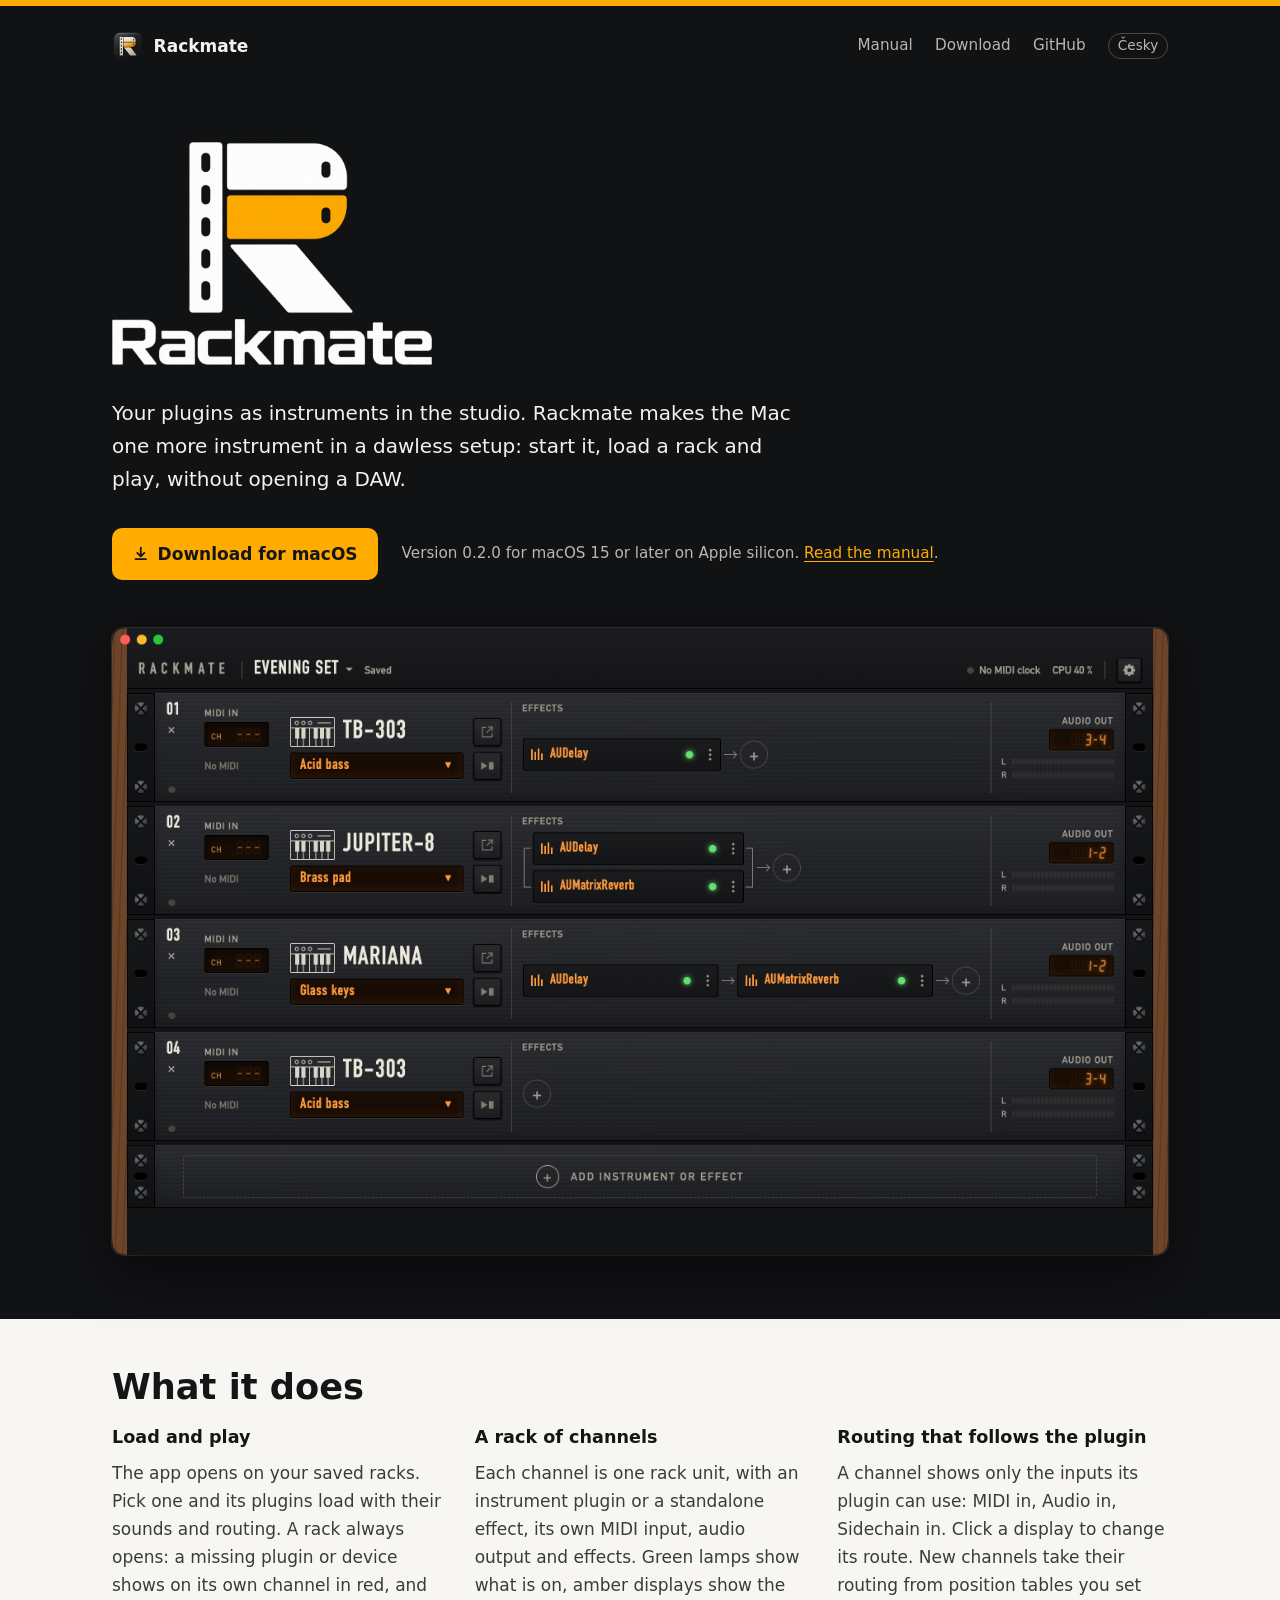
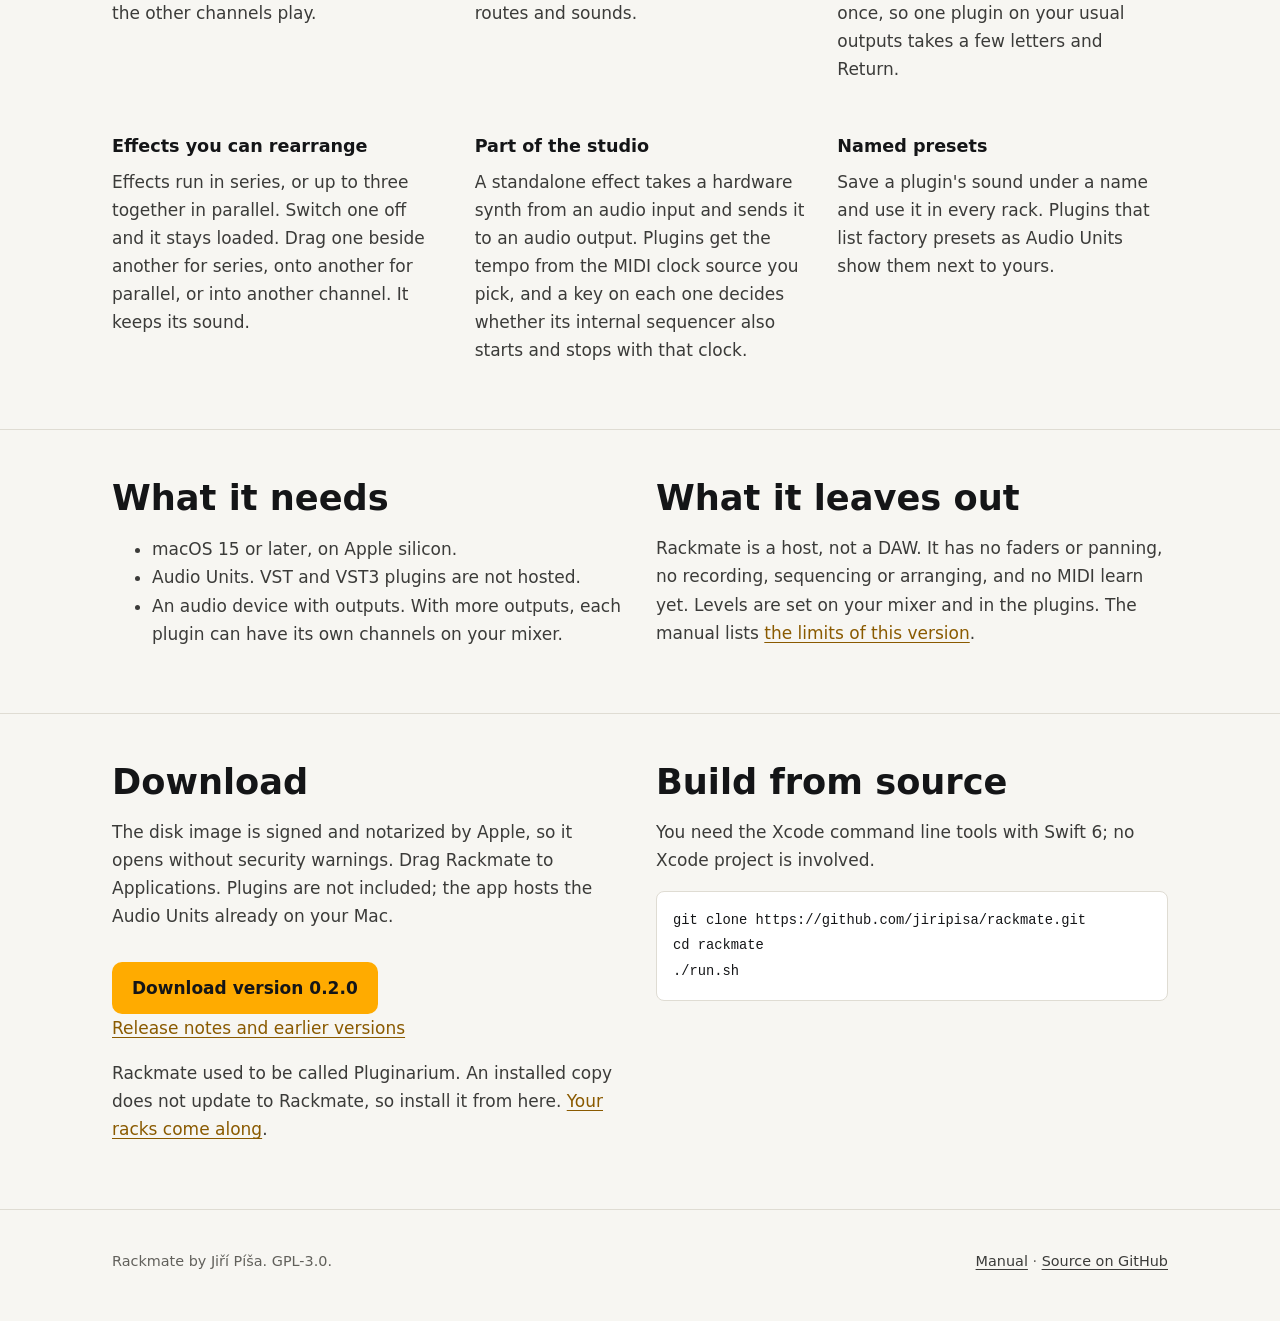
==== docs/index.html @ 797b1157 "docs: add the Rackmate website and manual New brand, palette, home page and manual in English and Cz" ====
<!doctype html>
<html lang="en">
<head>
<meta charset="utf-8">
<meta name="viewport" content="width=device-width, initial-scale=1">
<title>Rackmate for macOS</title>
<meta name="description" content="Your plugins as instruments in the studio. Rackmate hosts Audio Units on a Mac in a dawless studio, without opening a DAW.">
<meta property="og:title" content="Rackmate">
<meta property="og:description" content="Your plugins as instruments in the studio.">
<meta property="og:image" content="https://jiripisa.github.io/rackmate/assets/rackmate-window.png">
<meta property="og:type" content="website">
<link rel="alternate" hreflang="en" href="https://jiripisa.github.io/rackmate/">
<link rel="alternate" hreflang="cs" href="https://jiripisa.github.io/rackmate/cs/">
<link rel="alternate" hreflang="x-default" href="https://jiripisa.github.io/rackmate/">
<link rel="icon" href="assets/icon.png">
<link rel="stylesheet" href="assets/site.css">
</head>
<body>

<div class="band" id="top">
  <header class="wrap masthead">
    <a class="brand" href="#top"><img src="assets/icon.png" alt="" width="32" height="32">Rackmate</a>
    <nav aria-label="Page">
      <a href="manual.html">Manual</a>
      <a href="#get">Download</a>
      <a href="https://github.com/jiripisa/rackmate">GitHub</a>
      <a class="lang" href="cs/" hreflang="cs" lang="cs">Česky</a>
    </nav>
  </header>
</div>

<main>
  <div class="band">
    <div class="wrap hero">
      <h1><img src="assets/logo-light.png" alt="Rackmate" width="900" height="627"></h1>
      <p class="lede">Your plugins as instruments in the studio. Rackmate makes the Mac one
      more instrument in a dawless setup: start it, load a rack and play, without
      opening a DAW.</p>
      <div class="actions">
        <a class="button" href="https://github.com/jiripisa/rackmate/releases/download/v0.2.0/Rackmate-0.2.0.dmg">
          <svg viewBox="0 0 20 20" fill="none" stroke="currentColor" stroke-width="2" aria-hidden="true"><path d="M10 3v10m0 0-4-4m4 4 4-4M4 16h12" stroke-linecap="round" stroke-linejoin="round"/></svg>
          Download for macOS
        </a>
        <span class="meta">Version 0.2.0 for macOS 15 or later on Apple silicon. <a href="manual.html">Read the manual</a>.</span>
      </div>
      <figure class="shot">
        <img src="assets/rackmate-window.png" alt="A Rackmate rack with four instrument channels as rack units, their effects and their audio outputs" width="1400">
      </figure>
    </div>
  </div>

  <section id="features">
    <div class="wrap">
      <h2>What it does</h2>
      <div class="grid">
        <div>
          <h3>Load and play</h3>
          <p>The app opens on your saved racks. Pick one and its plugins load with
          their sounds and routing. A rack always opens: a missing plugin or device
          shows on its own channel in red, and the other channels play.</p>
        </div>
        <div>
          <h3>A rack of channels</h3>
          <p>Each channel is one rack unit, with an instrument plugin or a standalone effect,
          its own MIDI input, audio output and effects. Green lamps show what is on, amber
          displays show the routes and sounds.</p>
        </div>
        <div>
          <h3>Routing that follows the plugin</h3>
          <p>A channel shows only the inputs its plugin can use: MIDI in, Audio in, Sidechain
          in. Click a display to change its route. New channels take their routing from position
          tables you set once, so one plugin on your usual outputs takes a few letters and
          Return.</p>
        </div>
        <div>
          <h3>Effects you can rearrange</h3>
          <p>Effects run in series, or up to three together in parallel. Switch one off and it
          stays loaded. Drag one beside another for series, onto another for parallel, or into
          another channel. It keeps its sound.</p>
        </div>
        <div>
          <h3>Part of the studio</h3>
          <p>A standalone effect takes a hardware synth from an audio input and sends it to an
          audio output. Plugins get the tempo from the MIDI clock source you pick, and a key on
          each one decides whether its internal sequencer also starts and stops with that
          clock.</p>
        </div>
        <div>
          <h3>Named presets</h3>
          <p>Save a plugin's sound under a name and use it in every rack. Plugins
          that list factory presets as Audio Units show them next to yours.</p>
        </div>
      </div>
    </div>
  </section>

  <section id="needs">
    <div class="wrap grid">
      <div>
        <h2>What it needs</h2>
        <ul>
          <li>macOS 15 or later, on Apple silicon.</li>
          <li>Audio Units. VST and VST3 plugins are not hosted.</li>
          <li>An audio device with outputs. With more outputs, each plugin can have its own
          channels on your mixer.</li>
        </ul>
      </div>
      <div>
        <h2>What it leaves out</h2>
        <p>Rackmate is a host, not a DAW. It has no faders or panning, no recording,
        sequencing or arranging, and no MIDI learn yet. Levels are set on your mixer and in the
        plugins. The manual lists <a href="manual.html#limits">the limits of this version</a>.</p>
      </div>
    </div>
  </section>

  <section id="get">
    <div class="wrap grid">
      <div>
        <h2>Download</h2>
        <p>The disk image is signed and notarized by Apple, so it opens without
        security warnings. Drag Rackmate to Applications. Plugins are not included;
        the app hosts the Audio Units already on your Mac.</p>
        <div class="actions">
          <a class="button" href="https://github.com/jiripisa/rackmate/releases/download/v0.2.0/Rackmate-0.2.0.dmg">Download version 0.2.0</a>
        </div>
        <p><a href="https://github.com/jiripisa/rackmate/releases">Release notes and earlier versions</a></p>
        <p>Rackmate used to be called Pluginarium. An installed copy does not update to Rackmate,
        so install it from here. <a href="manual.html#files">Your racks come along</a>.</p>
      </div>
      <div>
        <h2>Build from source</h2>
        <p>You need the Xcode command line tools with Swift 6; no Xcode project is involved.</p>
<pre><code>git clone https://github.com/jiripisa/rackmate.git
cd rackmate
./run.sh</code></pre>
      </div>
    </div>
  </section>
</main>

<footer>
  <div class="wrap">
    <span>Rackmate by Jiří Píša. GPL-3.0.</span>
    <span><a href="manual.html">Manual</a> · <a href="https://github.com/jiripisa/rackmate">Source on GitHub</a></span>
  </div>
</footer>

</body>
</html>
---- docs/assets/site.css ----
/* Shared by index.html and manual.html. Colours are tokens, taken from the
   logo: amber and black on a light page for long reading. */
:root {
  --bg: #f7f6f2;
  --panel: #ffffff;
  --line: #dfdcd3;
  --ink: #141517;
  --ink2: #3b3b39;
  --ink3: #62615c;
  /* The logo's amber is too light for text on the page. */
  --accent: #8a5a00;
  --amber: #ffab00;
  --amber-ink: #141517;
  --black: #111214;
  --on-black: #f4f2ec;
  --on-black2: #b9b7af;
  --measure: 44rem;
  --gutter: clamp(1rem, 4vw, 3rem);
  color-scheme: light;
}
* { box-sizing: border-box; }
html { -webkit-text-size-adjust: 100%; scroll-padding-top: 1.5rem; }
body {
  margin: 0;
  background: var(--bg);
  border-top: 6px solid var(--amber);
  color: var(--ink2);
  font: 1.0625rem/1.65 system-ui, -apple-system, "Segoe UI", sans-serif;
}
a { color: var(--accent); text-underline-offset: .2em; }
a:focus-visible, button:focus-visible { outline: 2px solid var(--accent); outline-offset: 3px; border-radius: 4px; }
code, kbd, pre { font-family: ui-monospace, "SF Mono", Menlo, monospace; font-size: .9em; }
code { color: var(--ink); }
b, strong { color: var(--ink); font-weight: 600; }
img { max-width: 100%; height: auto; }
.wrap { max-width: 72rem; margin: 0 auto; padding: 0 var(--gutter); }

.masthead { display: flex; align-items: center; justify-content: space-between; gap: 1rem; padding-block: 1.5rem; }
.brand { display: flex; align-items: center; gap: .6rem; color: var(--ink); text-decoration: none; font-weight: 650; }
.brand img { width: 2rem; height: 2rem; }
.brand img.logo { width: auto; height: 4.5rem; }
.masthead nav { display: flex; flex-wrap: wrap; justify-content: flex-end; gap: .4rem 1.4rem; }
.masthead nav a { color: var(--ink2); text-decoration: none; font-size: .95rem; }
.masthead nav a:hover, .masthead nav a[aria-current] { color: var(--ink); }
.masthead nav a.lang { padding: 0 .55rem; border: 1px solid var(--line); border-radius: 999px; font-size: .85rem; }

/* The dark top of the home page, where the white and amber logo goes. */
.band { background: var(--black); color: var(--on-black2); }
.band a { color: var(--amber); }
.band a:focus-visible { outline-color: var(--amber); }
.band .brand { color: var(--on-black); }
.band .masthead nav a { color: var(--on-black2); }
.band .masthead nav a:hover { color: var(--on-black); }
.band .masthead nav a.lang { border-color: #4a4a47; }

.hero { padding-block: clamp(1.5rem, 5vw, 3.5rem) 4rem; }
.hero h1 { margin: 0; line-height: 0; }
.hero h1 img { width: clamp(11rem, 28vw, 20rem); }
.lede { max-width: var(--measure); margin: 2rem 0 0; color: var(--on-black); font-size: 1.25rem; }
.actions { display: flex; flex-wrap: wrap; align-items: center; gap: 1rem 1.5rem; margin-top: 2rem; }
.button, .band a.button {
  display: inline-flex; align-items: center; gap: .5rem; padding: .75rem 1.25rem; border-radius: 10px;
  background: var(--amber); color: var(--amber-ink); font-weight: 650; text-decoration: none;
}
.button svg { width: 1.1rem; height: 1.1rem; }
.meta { font-size: .95rem; }
.shot { margin: 3rem 0 0; }
.shot img { display: block; border-radius: 12px; box-shadow: 0 18px 50px rgba(0,0,0,.5), 0 0 0 1px #33332f; }

section { padding-block: 3rem; border-top: 1px solid var(--line); }
main > section:first-of-type { border-top: 0; }
section h2 { margin: 0 0 1rem; color: var(--ink); font-size: clamp(1.6rem, 3.5vw, 2.2rem); line-height: 1.15; }
section p, section li { max-width: var(--measure); }
.grid { display: grid; grid-template-columns: repeat(auto-fit, minmax(16rem, 1fr)); gap: 2rem; }
.grid p { margin-top: 0; }
.grid h3 { margin: 0 0 .4rem; color: var(--ink); font-size: 1.1rem; }
pre { overflow-x: auto; padding: 1rem; border-radius: 8px; background: var(--panel); border: 1px solid var(--line); color: var(--ink); }

footer { padding-block: 2.5rem 3rem; color: var(--ink3); font-size: .9rem; border-top: 1px solid var(--line); }
footer .wrap { display: flex; flex-wrap: wrap; justify-content: space-between; gap: 1rem; }
footer a { color: var(--ink2); }

@media (max-width: 640px) {
  .masthead nav a:not(.lang):not(:first-child) { display: none; }
}
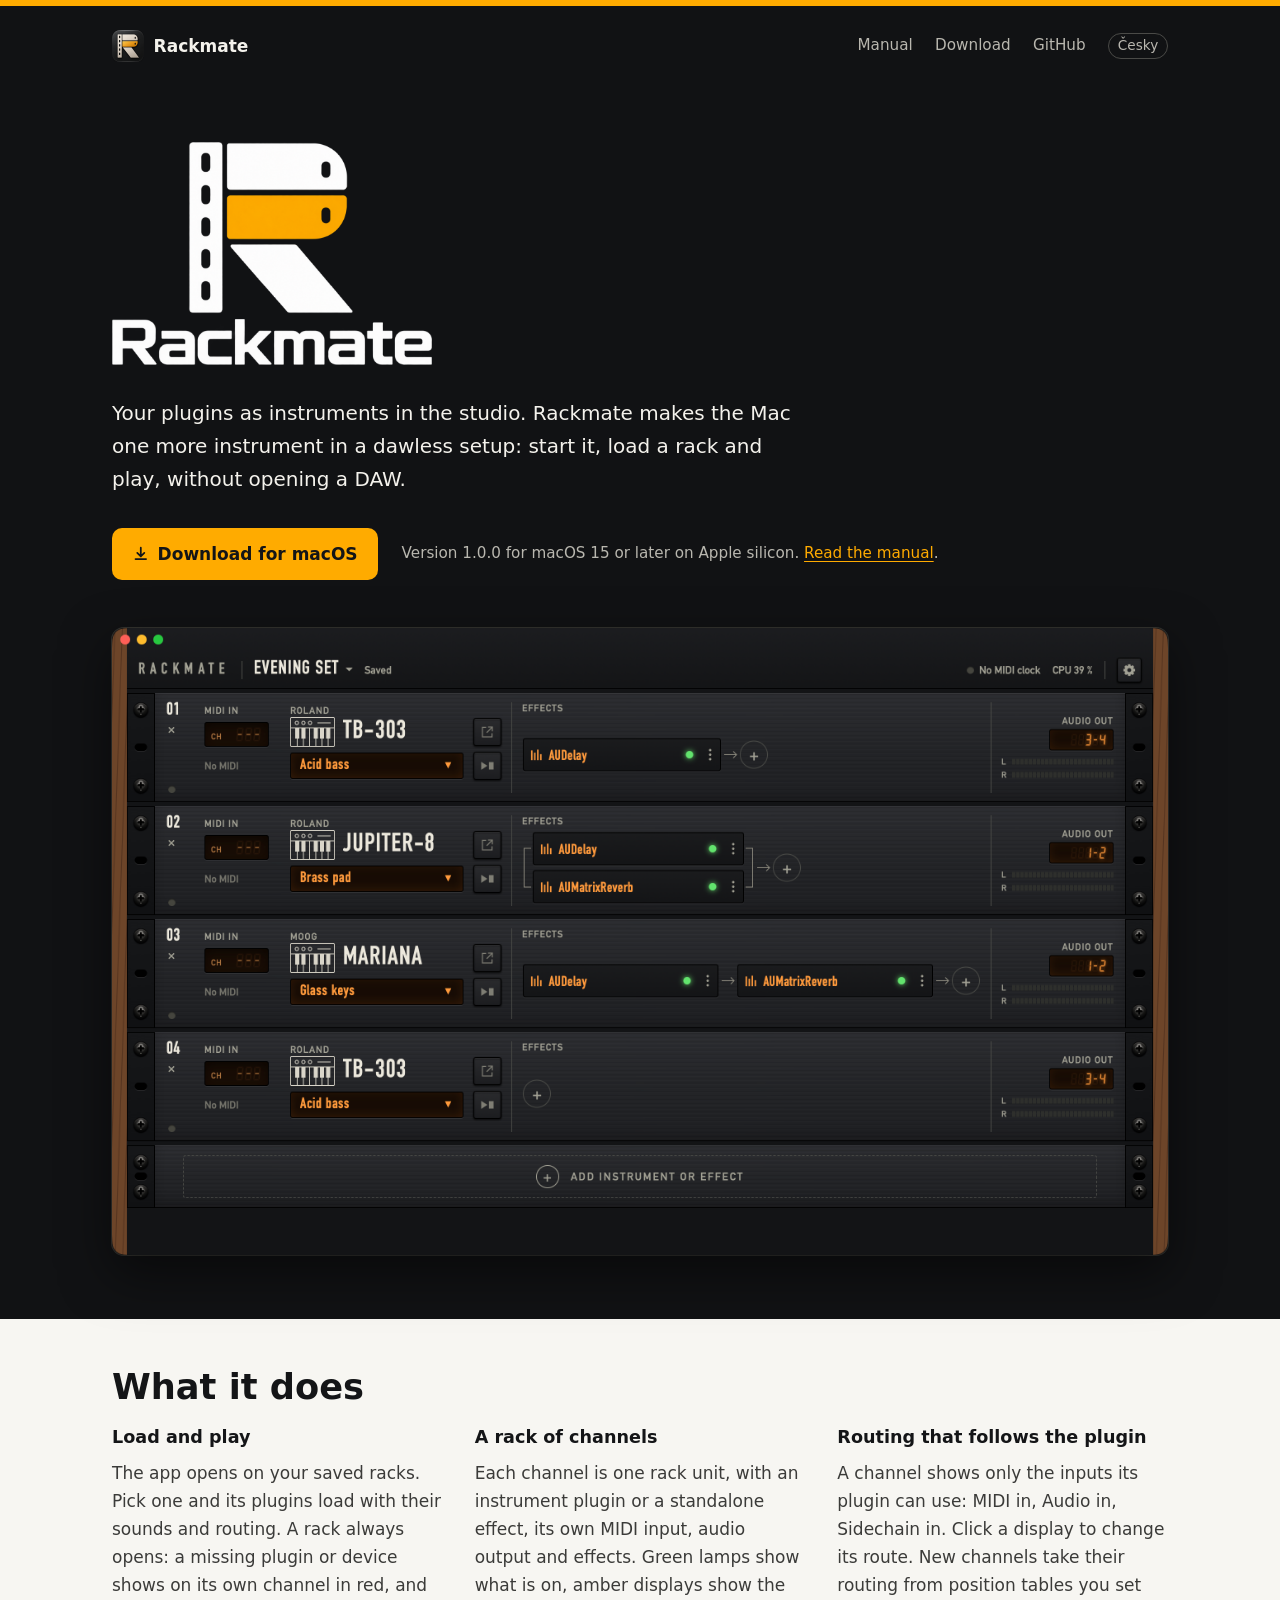
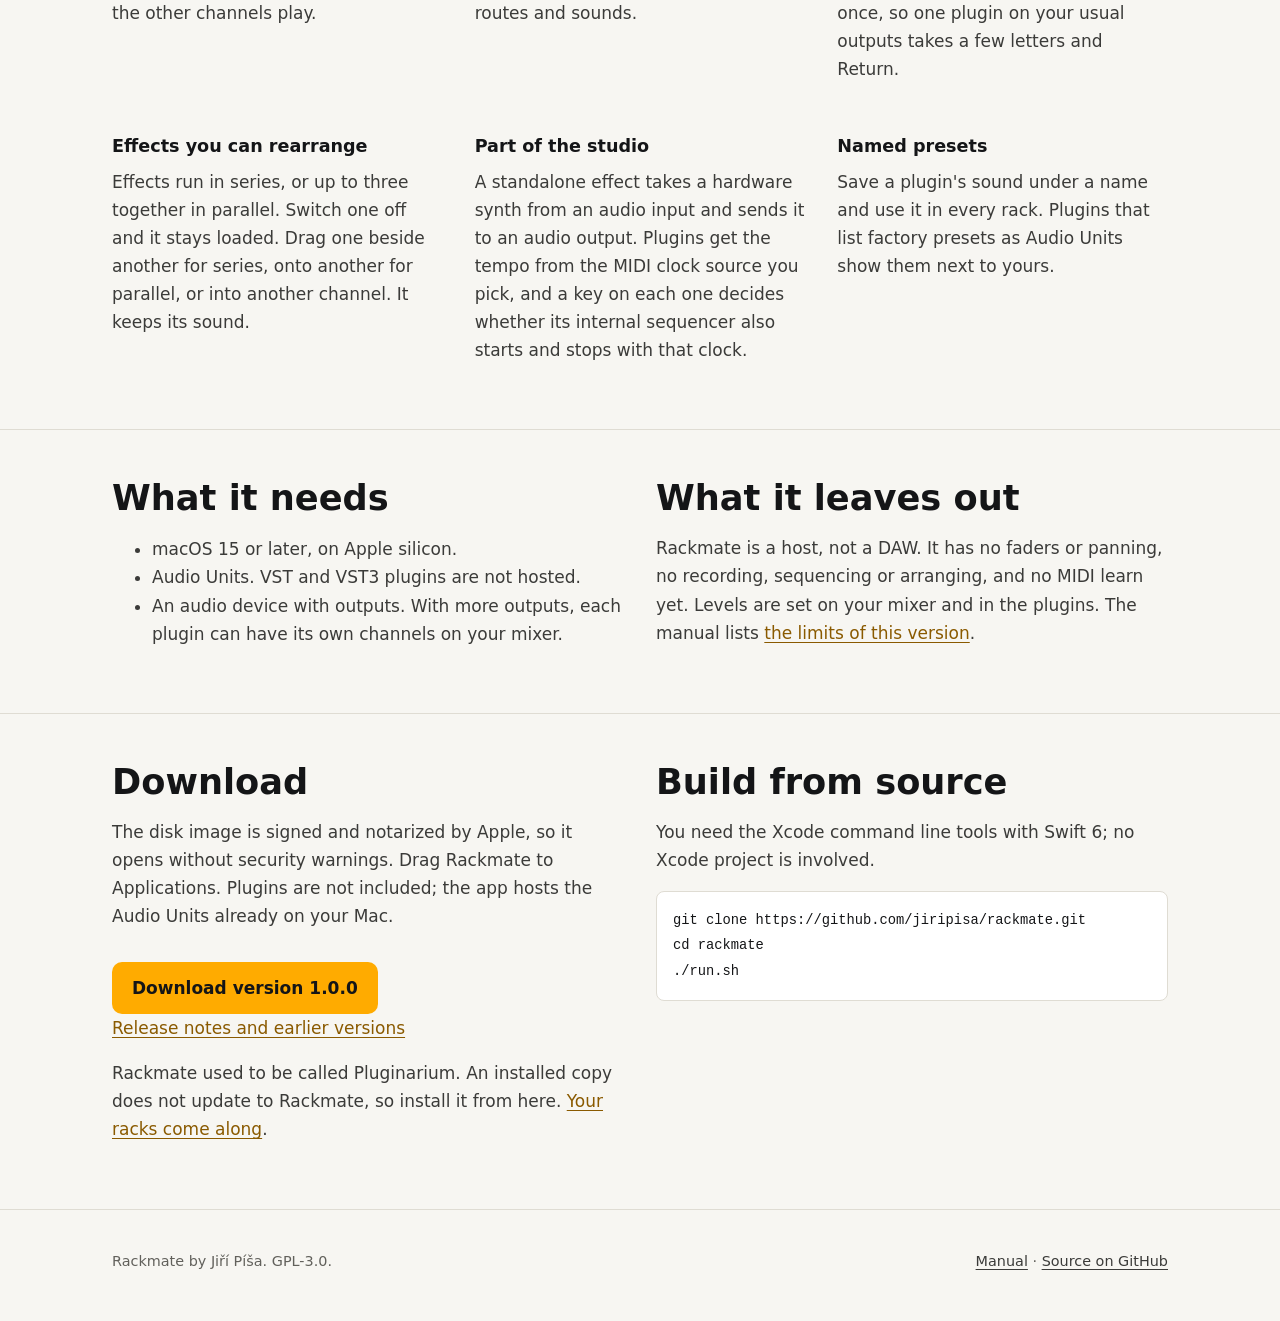
==== commit 334d83b8: "chore: merge release branch — v1.0.0 release" ====
--- a/docs/index.html
+++ b/docs/index.html
@@ -37,11 +37,11 @@
       more instrument in a dawless setup: start it, load a rack and play, without
       opening a DAW.</p>
       <div class="actions">
-        <a class="button" href="https://github.com/jiripisa/rackmate/releases/download/v0.2.0/Rackmate-0.2.0.dmg">
+        <a class="button" href="https://github.com/jiripisa/rackmate/releases/download/v1.0.0/Rackmate-1.0.0.dmg">
           <svg viewBox="0 0 20 20" fill="none" stroke="currentColor" stroke-width="2" aria-hidden="true"><path d="M10 3v10m0 0-4-4m4 4 4-4M4 16h12" stroke-linecap="round" stroke-linejoin="round"/></svg>
           Download for macOS
         </a>
-        <span class="meta">Version 0.2.0 for macOS 15 or later on Apple silicon. <a href="manual.html">Read the manual</a>.</span>
+        <span class="meta">Version 1.0.0 for macOS 15 or later on Apple silicon. <a href="manual.html">Read the manual</a>.</span>
       </div>
       <figure class="shot">
         <img src="assets/rackmate-window.png" alt="A Rackmate rack with four instrument channels as rack units, their effects and their audio outputs" width="1400">
@@ -122,7 +122,7 @@
         security warnings. Drag Rackmate to Applications. Plugins are not included;
         the app hosts the Audio Units already on your Mac.</p>
         <div class="actions">
-          <a class="button" href="https://github.com/jiripisa/rackmate/releases/download/v0.2.0/Rackmate-0.2.0.dmg">Download version 0.2.0</a>
+          <a class="button" href="https://github.com/jiripisa/rackmate/releases/download/v1.0.0/Rackmate-1.0.0.dmg">Download version 1.0.0</a>
         </div>
         <p><a href="https://github.com/jiripisa/rackmate/releases">Release notes and earlier versions</a></p>
         <p>Rackmate used to be called Pluginarium. An installed copy does not update to Rackmate,
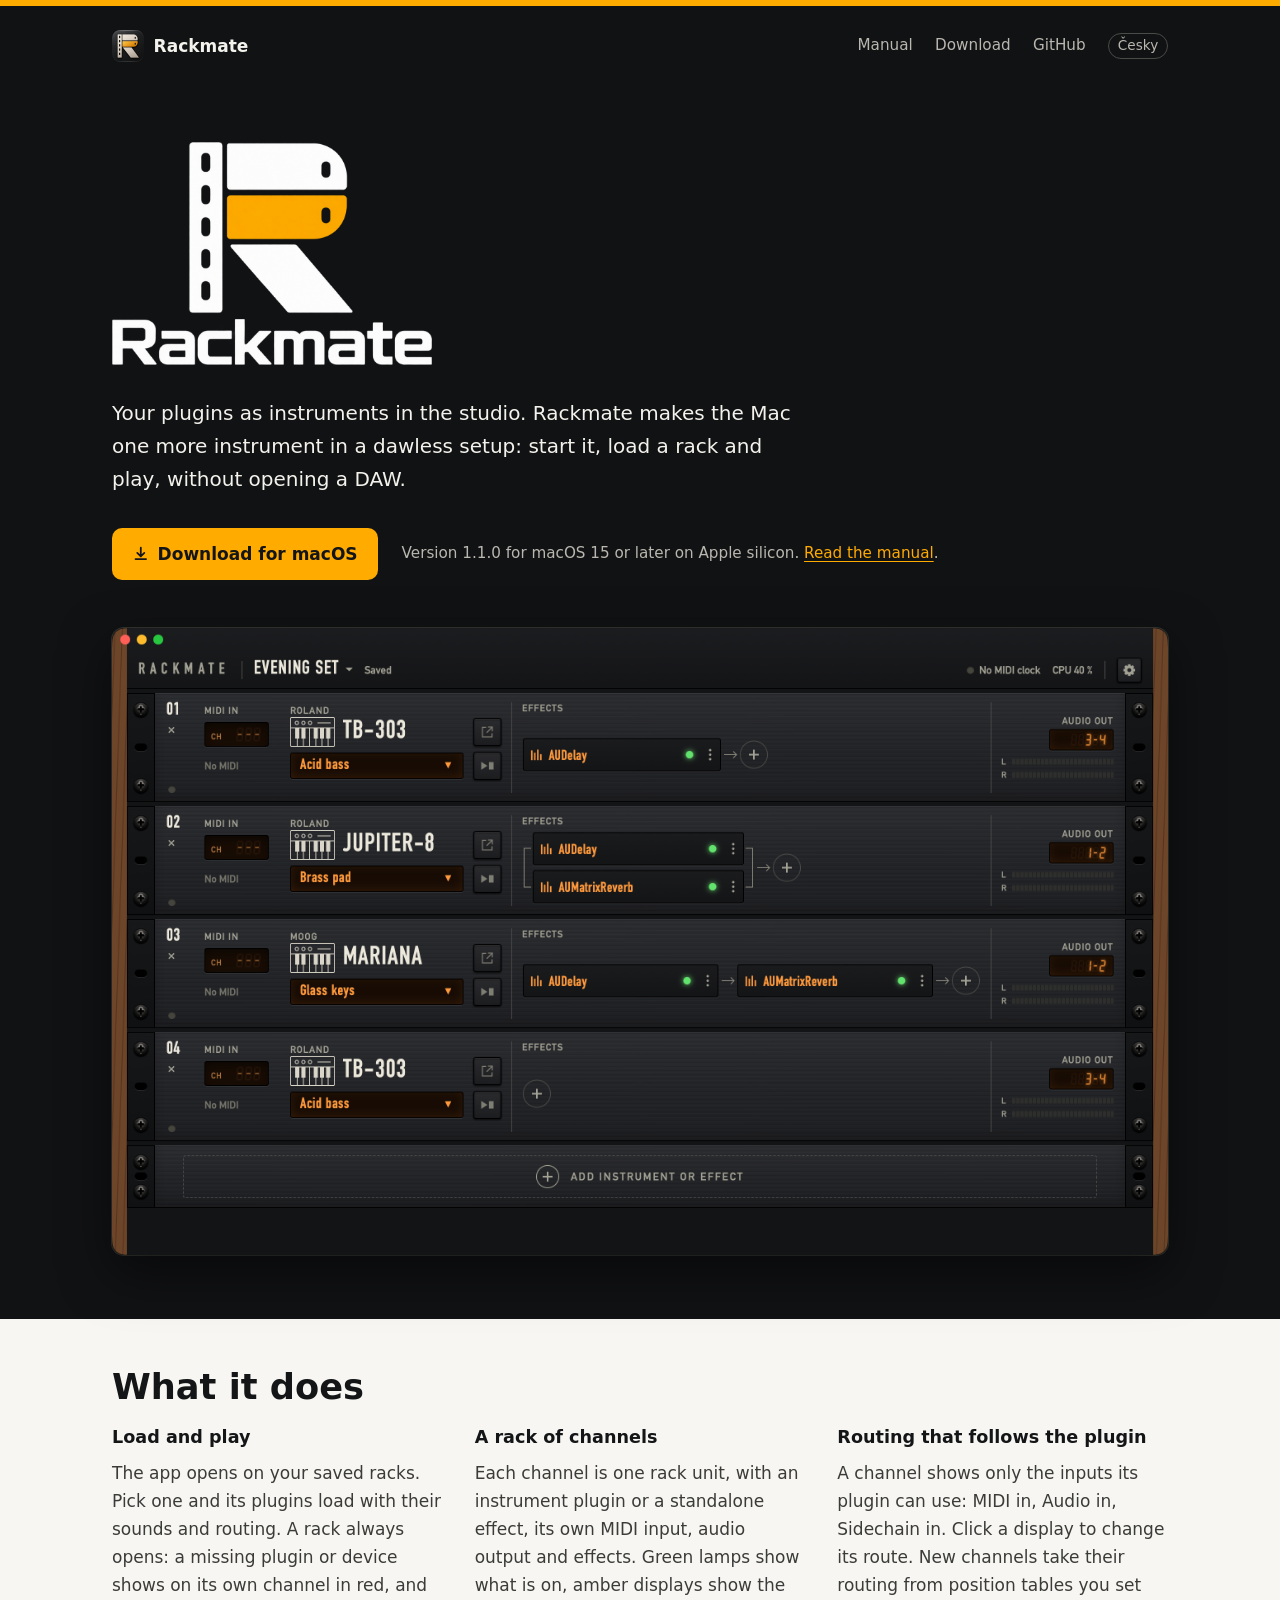
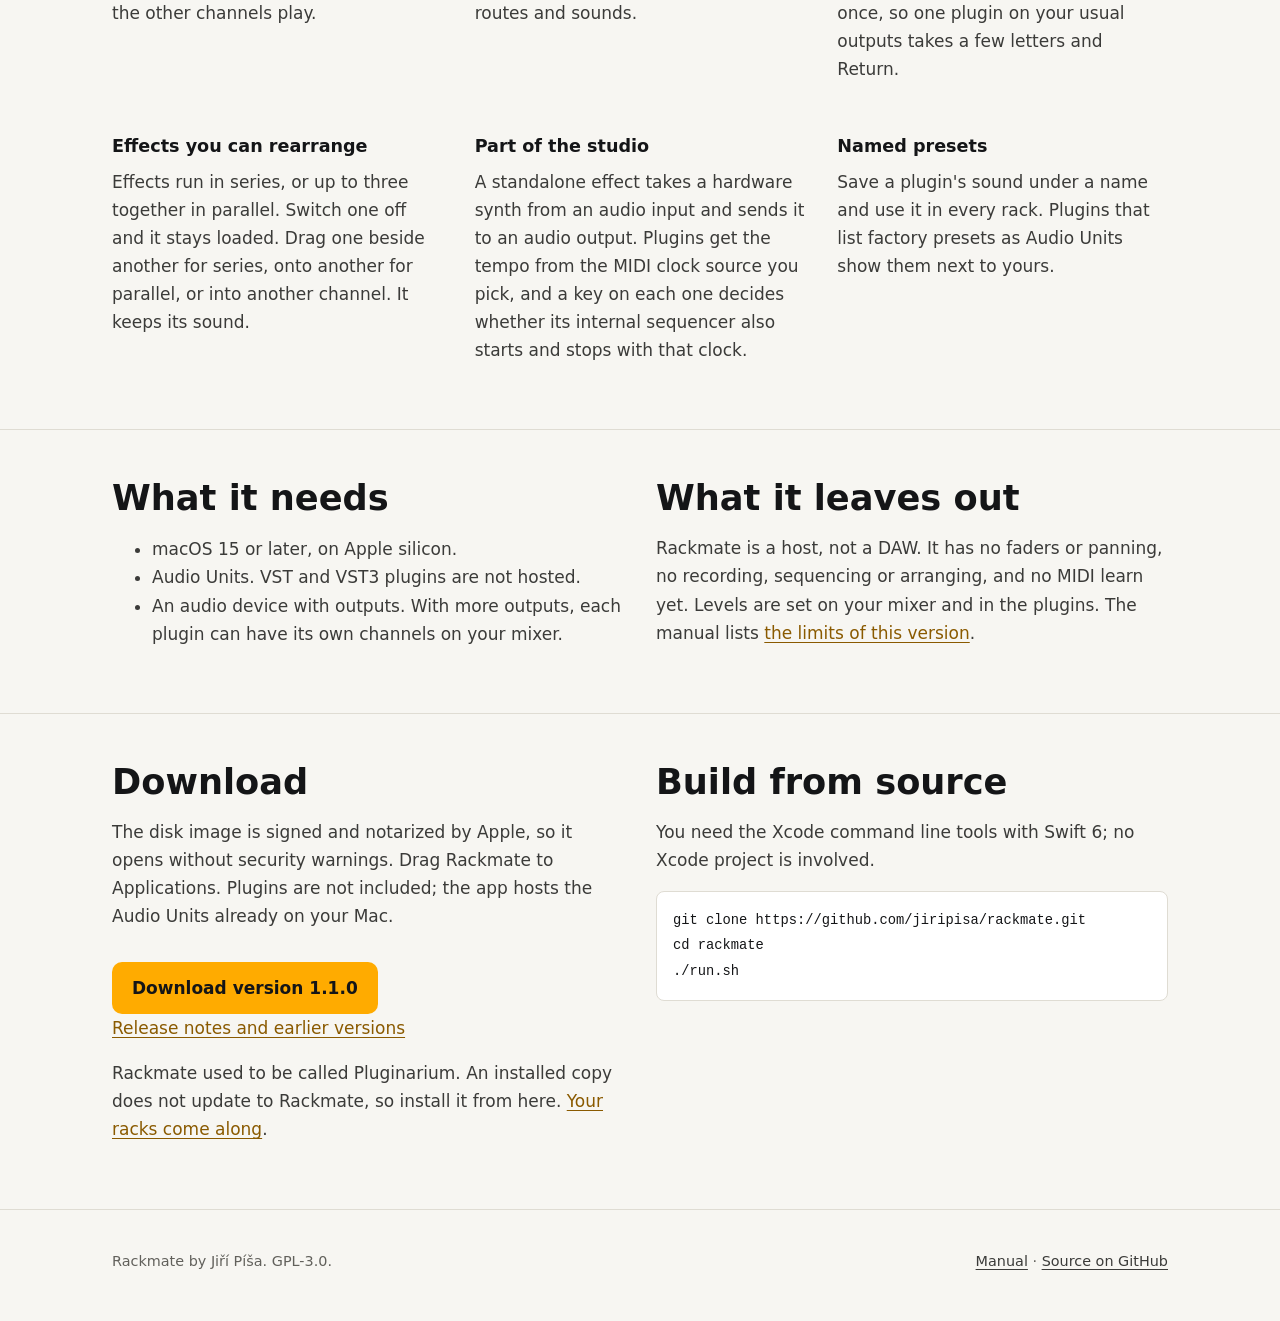
==== commit b0f6f9ad: "chore: merge release branch — v1.1.0 release" ====
--- a/docs/index.html
+++ b/docs/index.html
@@ -37,11 +37,11 @@
       more instrument in a dawless setup: start it, load a rack and play, without
       opening a DAW.</p>
       <div class="actions">
-        <a class="button" href="https://github.com/jiripisa/rackmate/releases/download/v1.0.0/Rackmate-1.0.0.dmg">
+        <a class="button" href="https://github.com/jiripisa/rackmate/releases/download/v1.1.0/Rackmate-1.1.0.dmg">
           <svg viewBox="0 0 20 20" fill="none" stroke="currentColor" stroke-width="2" aria-hidden="true"><path d="M10 3v10m0 0-4-4m4 4 4-4M4 16h12" stroke-linecap="round" stroke-linejoin="round"/></svg>
           Download for macOS
         </a>
-        <span class="meta">Version 1.0.0 for macOS 15 or later on Apple silicon. <a href="manual.html">Read the manual</a>.</span>
+        <span class="meta">Version 1.1.0 for macOS 15 or later on Apple silicon. <a href="manual.html">Read the manual</a>.</span>
       </div>
       <figure class="shot">
         <img src="assets/rackmate-window.png" alt="A Rackmate rack with four instrument channels as rack units, their effects and their audio outputs" width="1400">
@@ -122,7 +122,7 @@
         security warnings. Drag Rackmate to Applications. Plugins are not included;
         the app hosts the Audio Units already on your Mac.</p>
         <div class="actions">
-          <a class="button" href="https://github.com/jiripisa/rackmate/releases/download/v1.0.0/Rackmate-1.0.0.dmg">Download version 1.0.0</a>
+          <a class="button" href="https://github.com/jiripisa/rackmate/releases/download/v1.1.0/Rackmate-1.1.0.dmg">Download version 1.1.0</a>
         </div>
         <p><a href="https://github.com/jiripisa/rackmate/releases">Release notes and earlier versions</a></p>
         <p>Rackmate used to be called Pluginarium. An installed copy does not update to Rackmate,
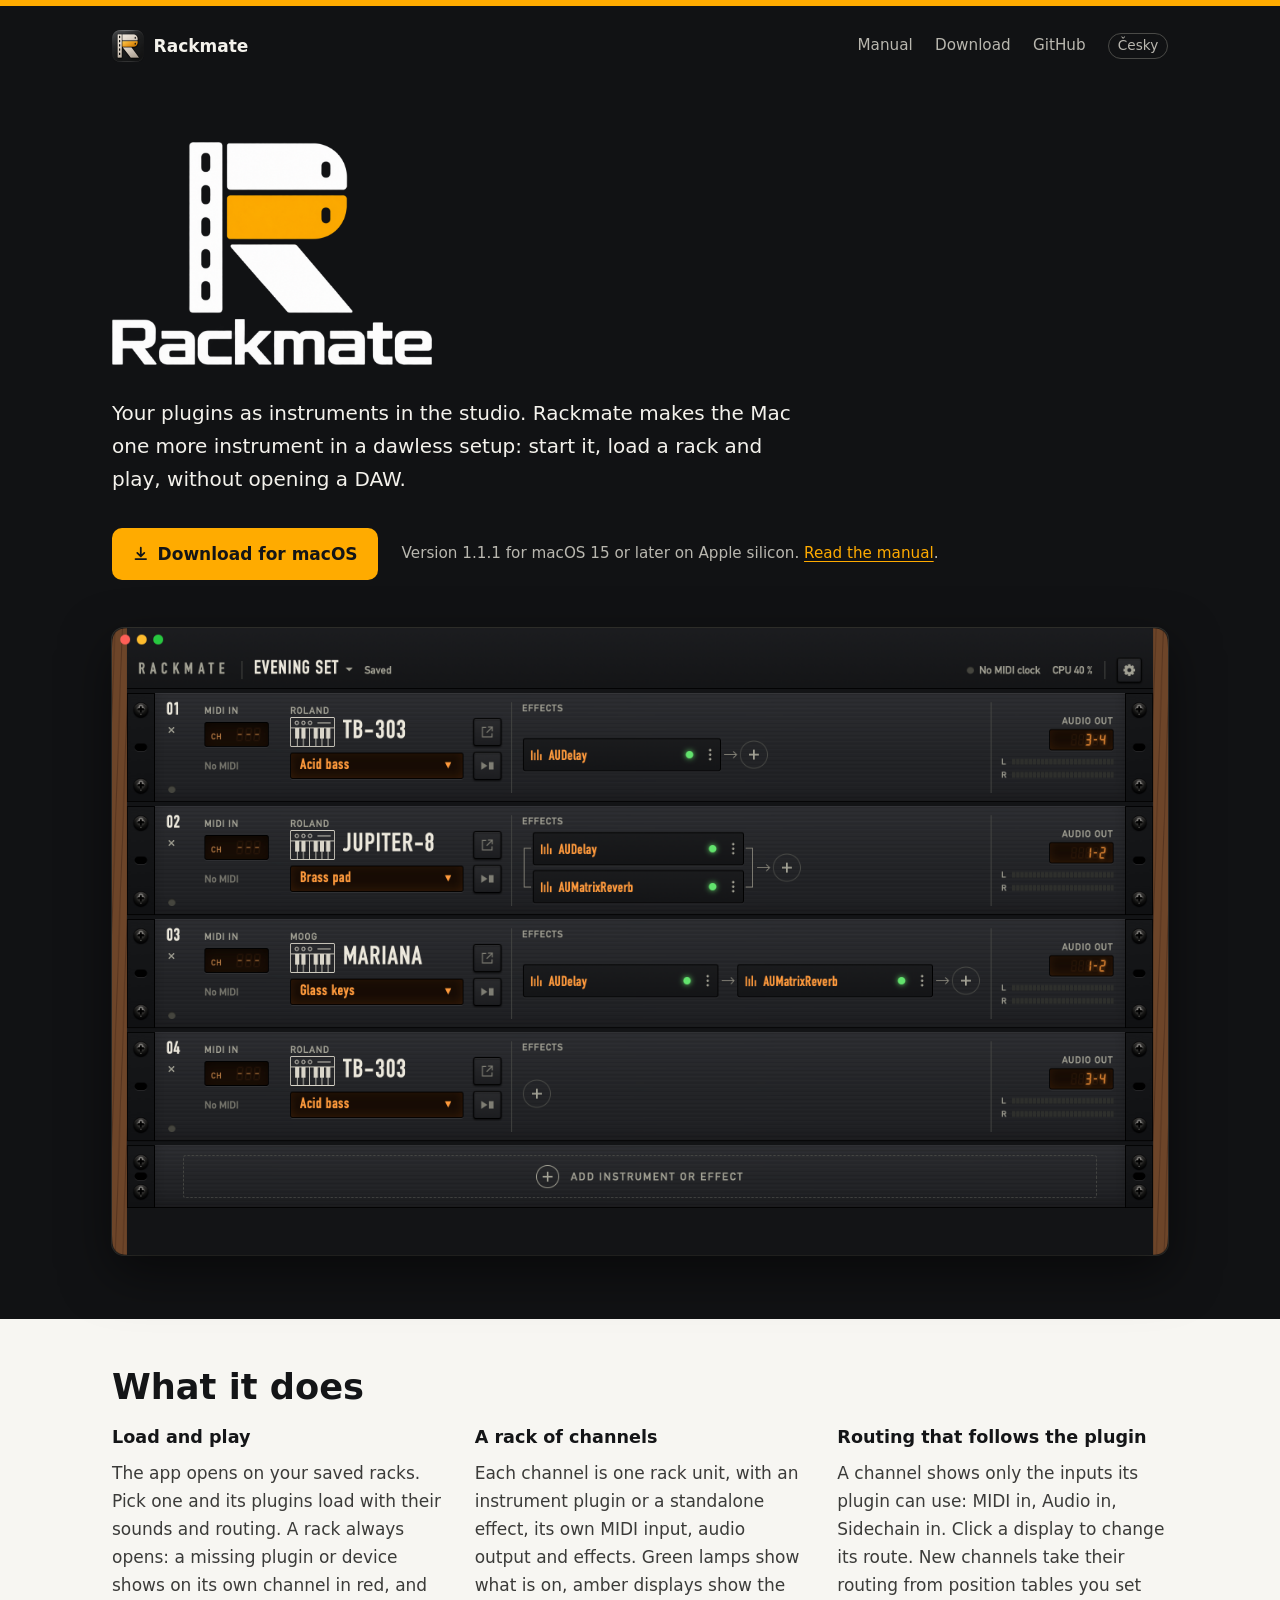
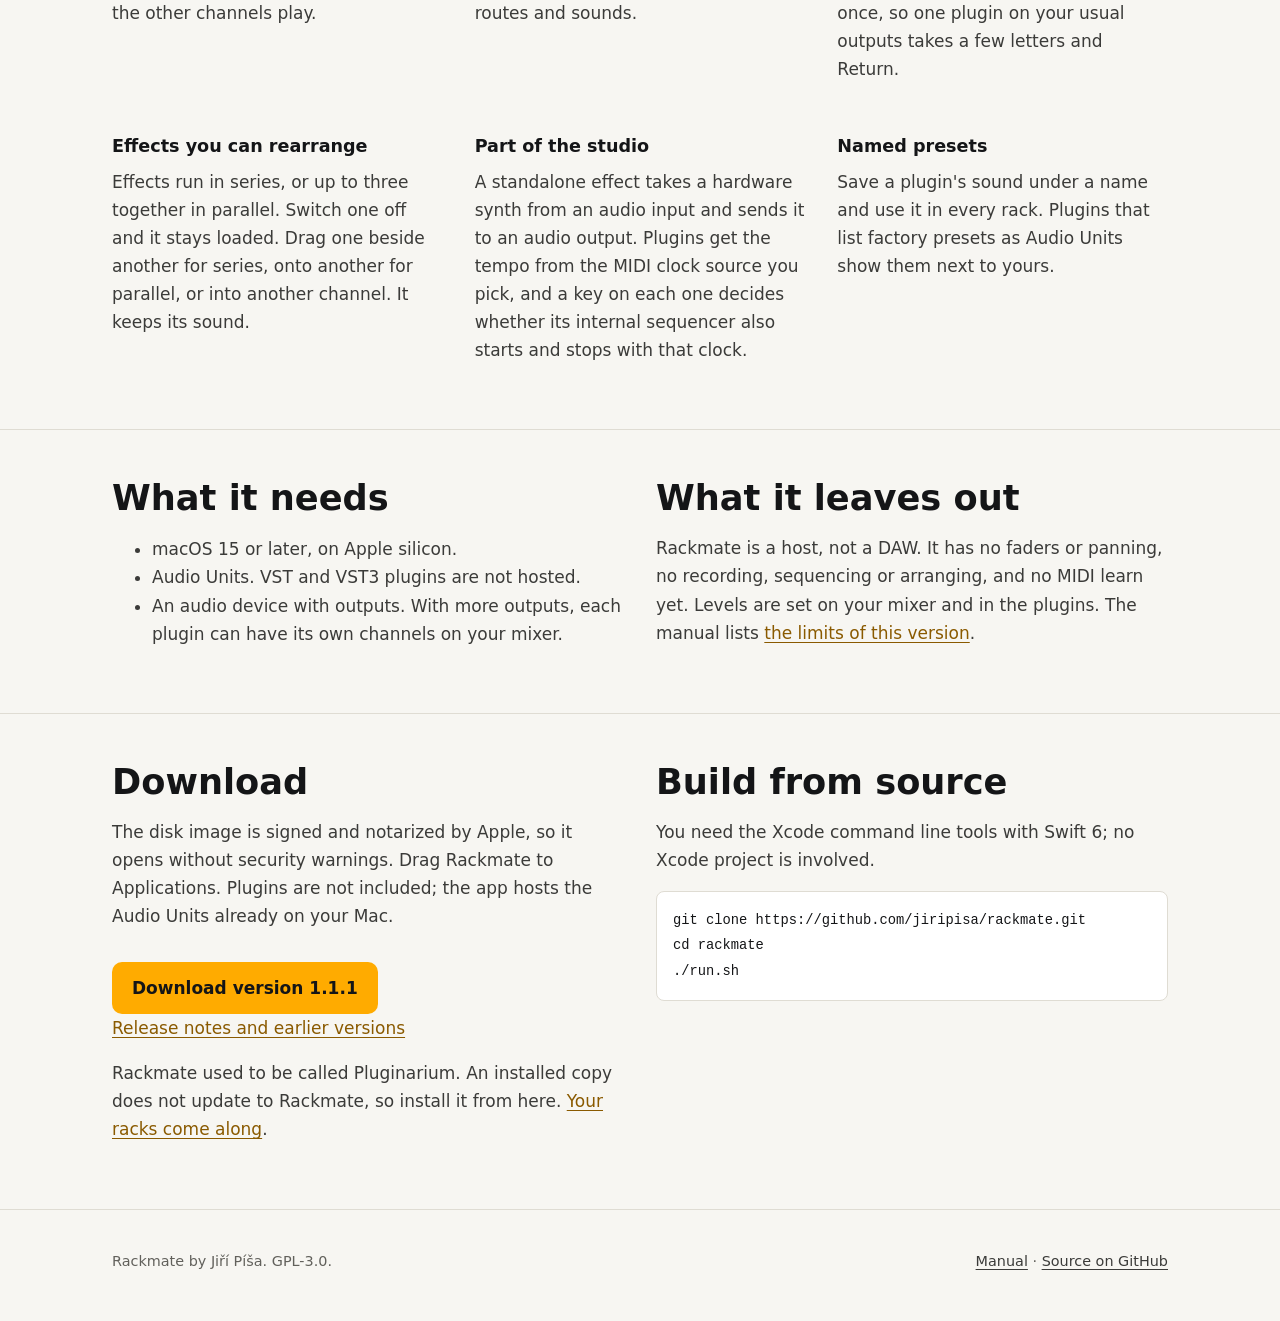
==== commit ba9adfd3: "chore: merge release branch — v1.1.1 release" ====
--- a/docs/index.html
+++ b/docs/index.html
@@ -37,11 +37,11 @@
       more instrument in a dawless setup: start it, load a rack and play, without
       opening a DAW.</p>
       <div class="actions">
-        <a class="button" href="https://github.com/jiripisa/rackmate/releases/download/v1.1.0/Rackmate-1.1.0.dmg">
+        <a class="button" href="https://github.com/jiripisa/rackmate/releases/download/v1.1.1/Rackmate-1.1.1.dmg">
           <svg viewBox="0 0 20 20" fill="none" stroke="currentColor" stroke-width="2" aria-hidden="true"><path d="M10 3v10m0 0-4-4m4 4 4-4M4 16h12" stroke-linecap="round" stroke-linejoin="round"/></svg>
           Download for macOS
         </a>
-        <span class="meta">Version 1.1.0 for macOS 15 or later on Apple silicon. <a href="manual.html">Read the manual</a>.</span>
+        <span class="meta">Version 1.1.1 for macOS 15 or later on Apple silicon. <a href="manual.html">Read the manual</a>.</span>
       </div>
       <figure class="shot">
         <img src="assets/rackmate-window.png" alt="A Rackmate rack with four instrument channels as rack units, their effects and their audio outputs" width="1400">
@@ -122,7 +122,7 @@
         security warnings. Drag Rackmate to Applications. Plugins are not included;
         the app hosts the Audio Units already on your Mac.</p>
         <div class="actions">
-          <a class="button" href="https://github.com/jiripisa/rackmate/releases/download/v1.1.0/Rackmate-1.1.0.dmg">Download version 1.1.0</a>
+          <a class="button" href="https://github.com/jiripisa/rackmate/releases/download/v1.1.1/Rackmate-1.1.1.dmg">Download version 1.1.1</a>
         </div>
         <p><a href="https://github.com/jiripisa/rackmate/releases">Release notes and earlier versions</a></p>
         <p>Rackmate used to be called Pluginarium. An installed copy does not update to Rackmate,
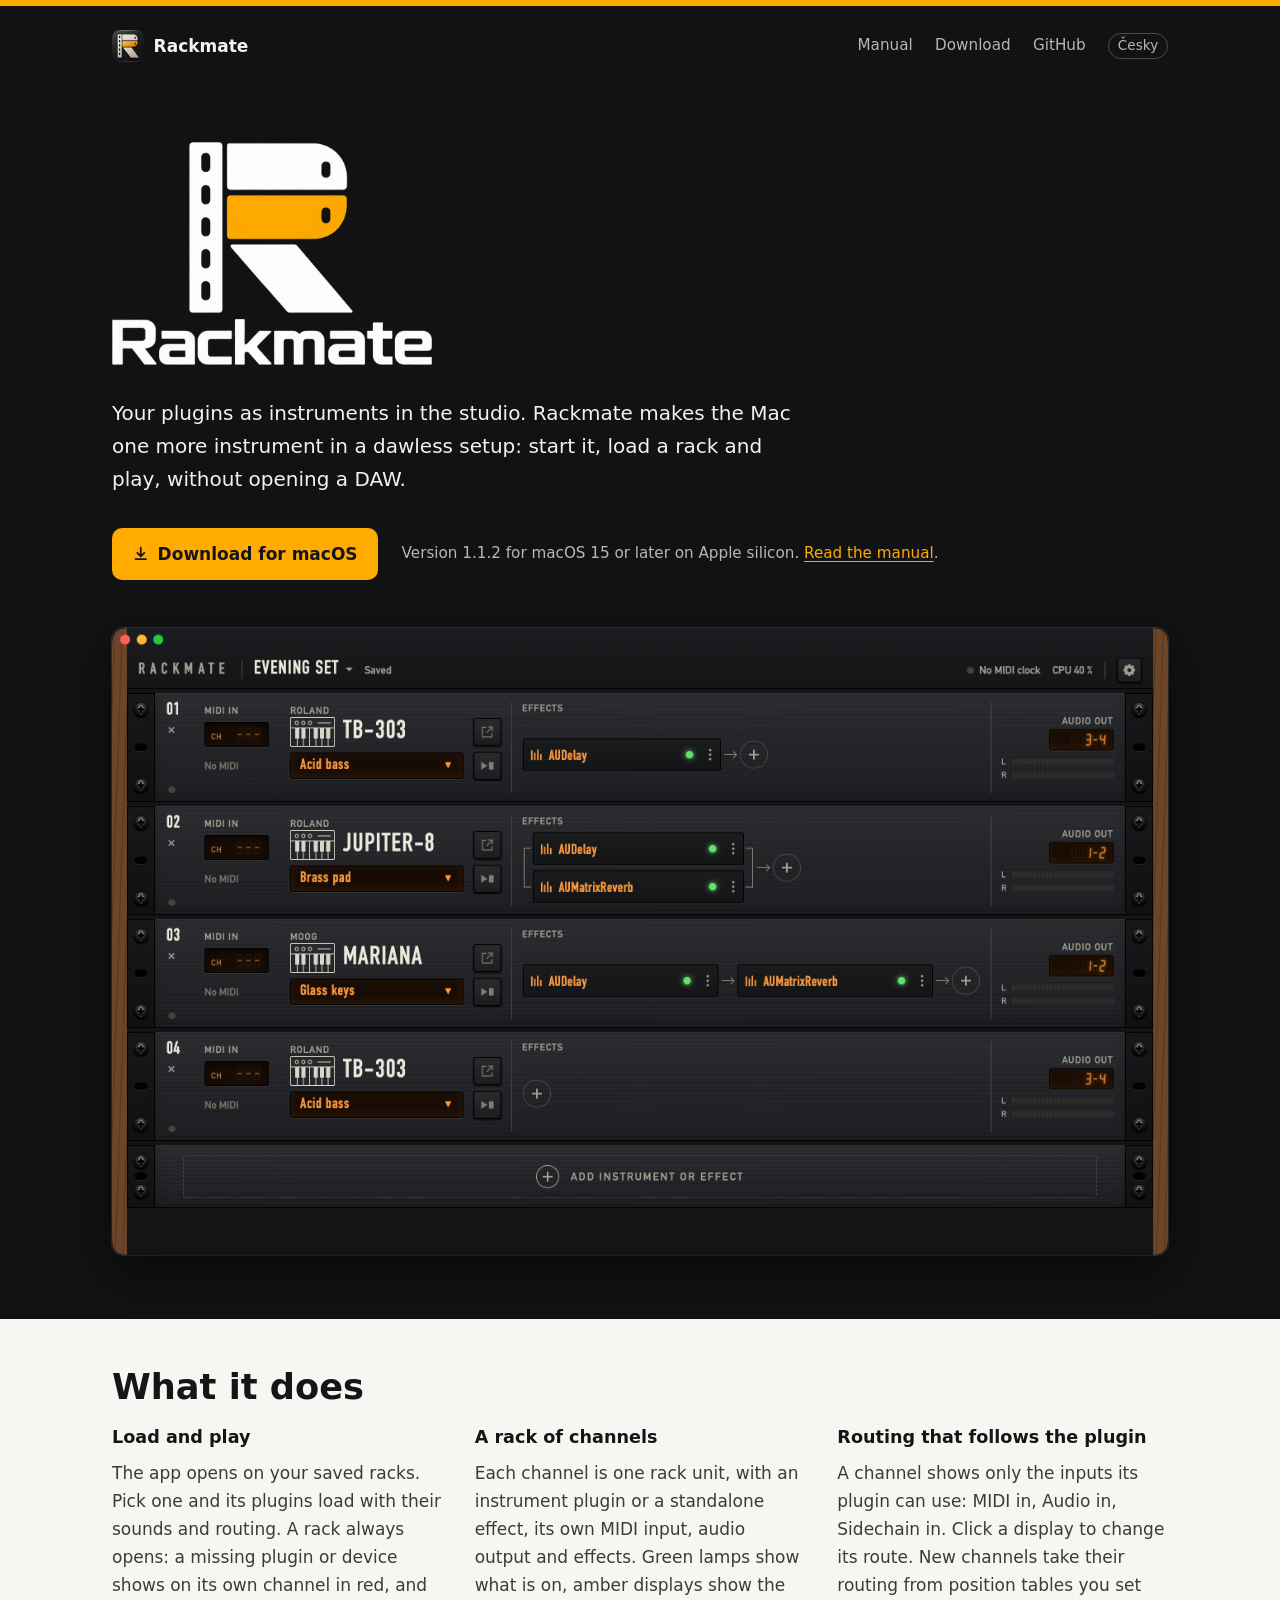
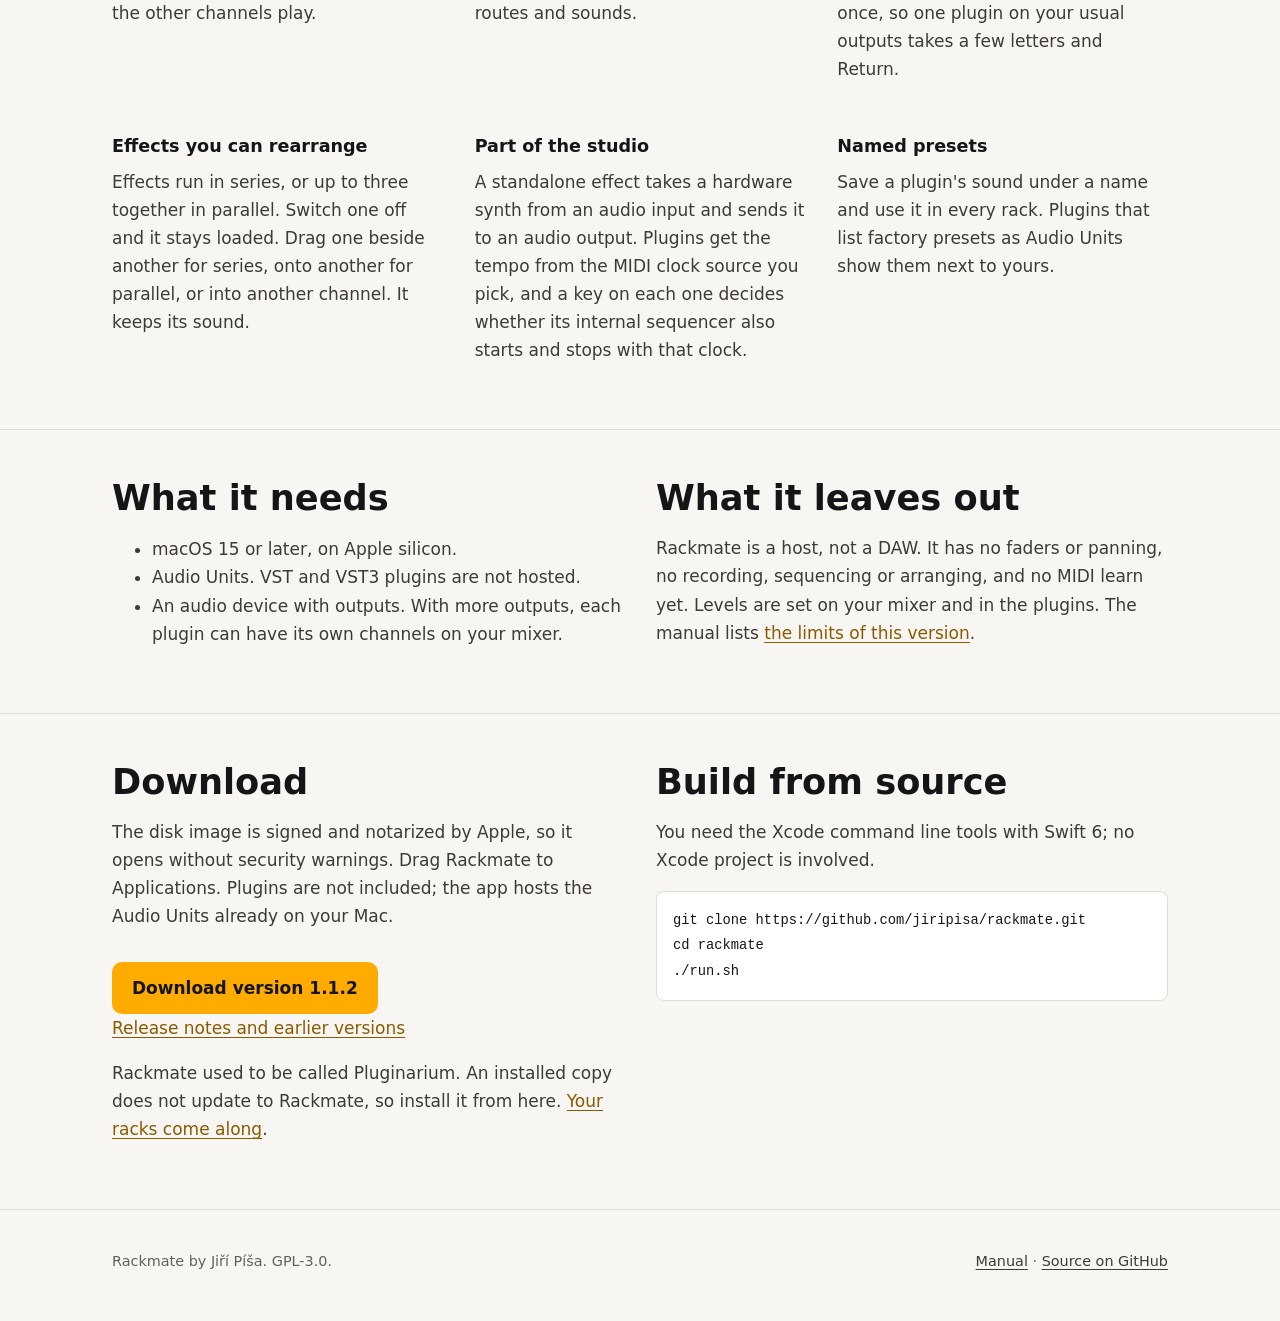
==== commit a2b9c459: "chore: merge release branch — v1.1.2 release" ====
--- a/docs/index.html
+++ b/docs/index.html
@@ -37,11 +37,11 @@
       more instrument in a dawless setup: start it, load a rack and play, without
       opening a DAW.</p>
       <div class="actions">
-        <a class="button" href="https://github.com/jiripisa/rackmate/releases/download/v1.1.1/Rackmate-1.1.1.dmg">
+        <a class="button" href="https://github.com/jiripisa/rackmate/releases/download/v1.1.2/Rackmate-1.1.2.dmg">
           <svg viewBox="0 0 20 20" fill="none" stroke="currentColor" stroke-width="2" aria-hidden="true"><path d="M10 3v10m0 0-4-4m4 4 4-4M4 16h12" stroke-linecap="round" stroke-linejoin="round"/></svg>
           Download for macOS
         </a>
-        <span class="meta">Version 1.1.1 for macOS 15 or later on Apple silicon. <a href="manual.html">Read the manual</a>.</span>
+        <span class="meta">Version 1.1.2 for macOS 15 or later on Apple silicon. <a href="manual.html">Read the manual</a>.</span>
       </div>
       <figure class="shot">
         <img src="assets/rackmate-window.png" alt="A Rackmate rack with four instrument channels as rack units, their effects and their audio outputs" width="1400">
@@ -122,7 +122,7 @@
         security warnings. Drag Rackmate to Applications. Plugins are not included;
         the app hosts the Audio Units already on your Mac.</p>
         <div class="actions">
-          <a class="button" href="https://github.com/jiripisa/rackmate/releases/download/v1.1.1/Rackmate-1.1.1.dmg">Download version 1.1.1</a>
+          <a class="button" href="https://github.com/jiripisa/rackmate/releases/download/v1.1.2/Rackmate-1.1.2.dmg">Download version 1.1.2</a>
         </div>
         <p><a href="https://github.com/jiripisa/rackmate/releases">Release notes and earlier versions</a></p>
         <p>Rackmate used to be called Pluginarium. An installed copy does not update to Rackmate,
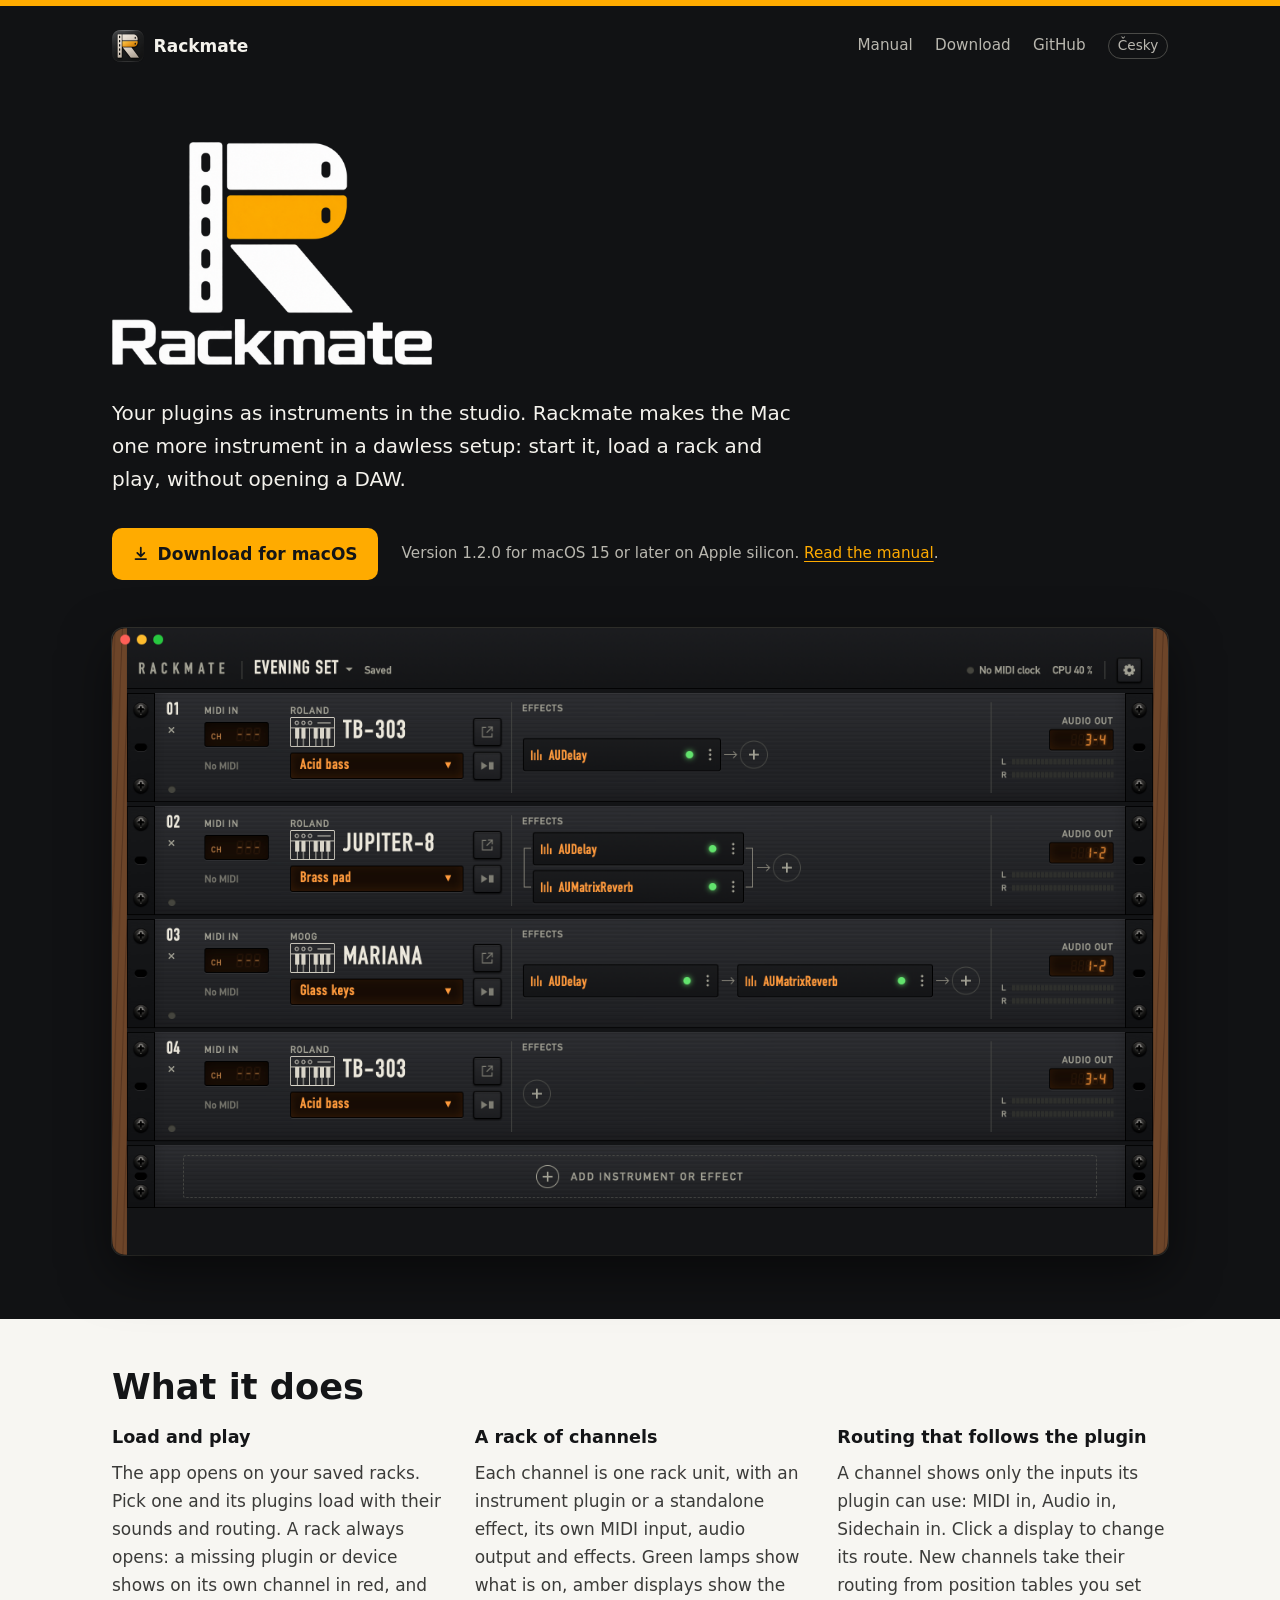
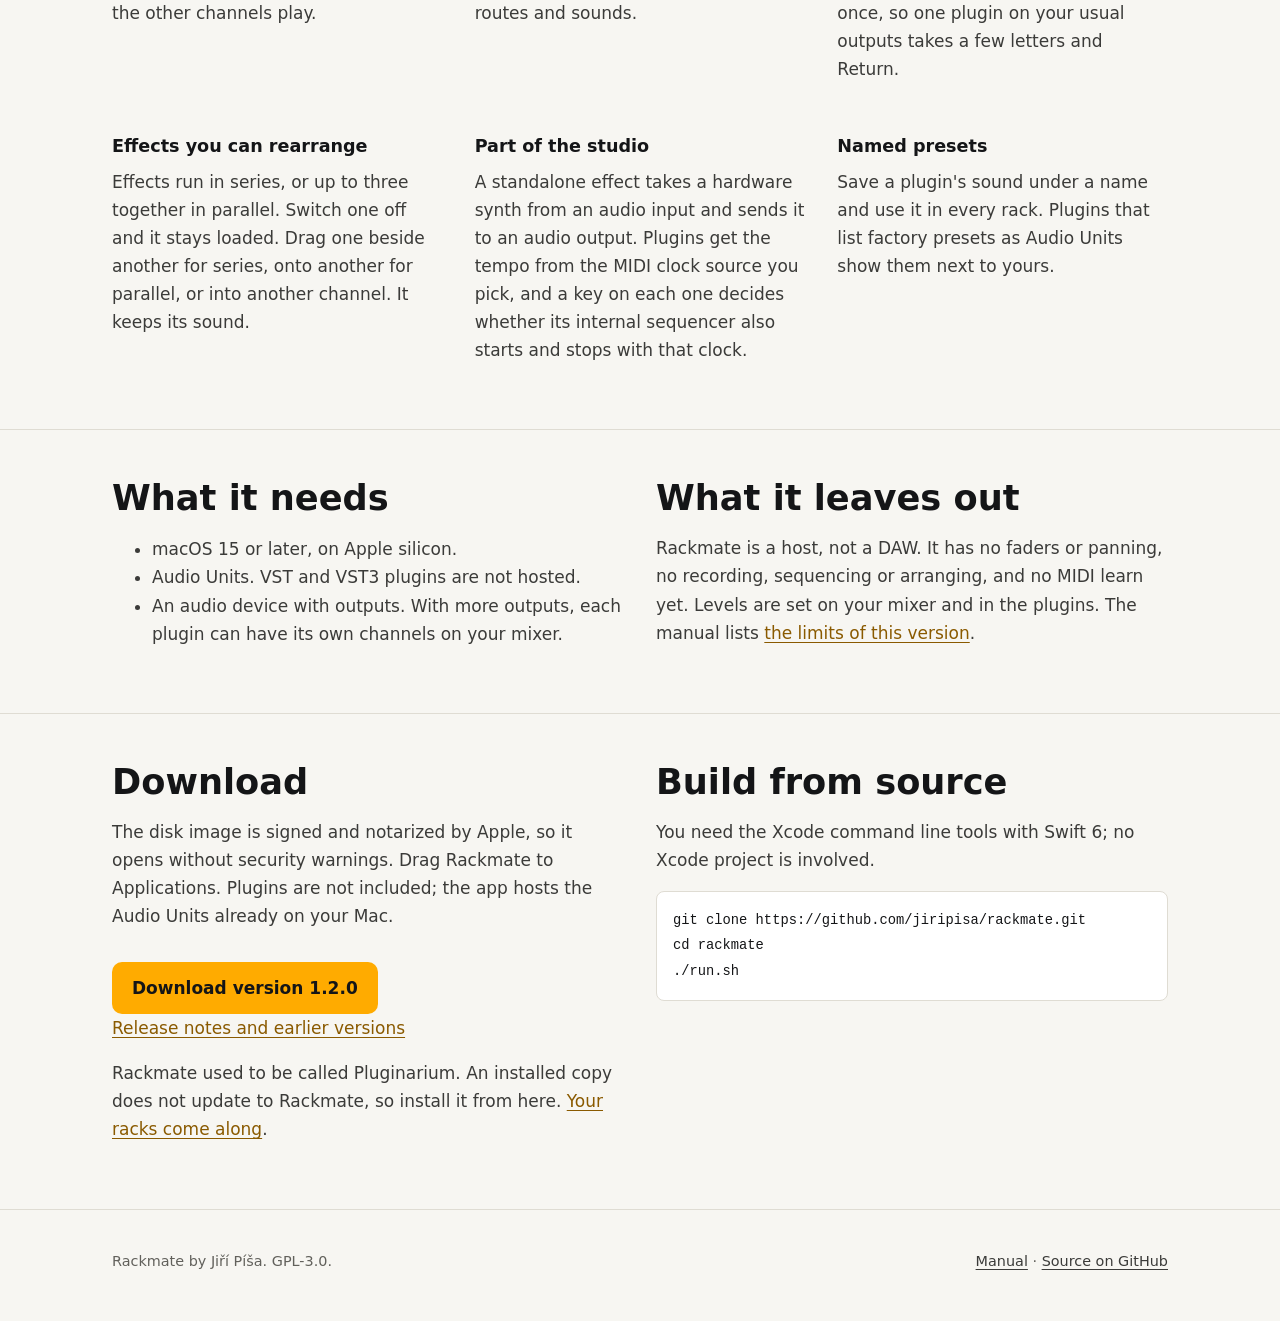
==== commit 6b7b1a0f: "chore: merge release branch — v1.2.0 release" ====
--- a/docs/index.html
+++ b/docs/index.html
@@ -37,11 +37,11 @@
       more instrument in a dawless setup: start it, load a rack and play, without
       opening a DAW.</p>
       <div class="actions">
-        <a class="button" href="https://github.com/jiripisa/rackmate/releases/download/v1.1.2/Rackmate-1.1.2.dmg">
+        <a class="button" href="https://github.com/jiripisa/rackmate/releases/download/v1.2.0/Rackmate-1.2.0.dmg">
           <svg viewBox="0 0 20 20" fill="none" stroke="currentColor" stroke-width="2" aria-hidden="true"><path d="M10 3v10m0 0-4-4m4 4 4-4M4 16h12" stroke-linecap="round" stroke-linejoin="round"/></svg>
           Download for macOS
         </a>
-        <span class="meta">Version 1.1.2 for macOS 15 or later on Apple silicon. <a href="manual.html">Read the manual</a>.</span>
+        <span class="meta">Version 1.2.0 for macOS 15 or later on Apple silicon. <a href="manual.html">Read the manual</a>.</span>
       </div>
       <figure class="shot">
         <img src="assets/rackmate-window.png" alt="A Rackmate rack with four instrument channels as rack units, their effects and their audio outputs" width="1400">
@@ -122,7 +122,7 @@
         security warnings. Drag Rackmate to Applications. Plugins are not included;
         the app hosts the Audio Units already on your Mac.</p>
         <div class="actions">
-          <a class="button" href="https://github.com/jiripisa/rackmate/releases/download/v1.1.2/Rackmate-1.1.2.dmg">Download version 1.1.2</a>
+          <a class="button" href="https://github.com/jiripisa/rackmate/releases/download/v1.2.0/Rackmate-1.2.0.dmg">Download version 1.2.0</a>
         </div>
         <p><a href="https://github.com/jiripisa/rackmate/releases">Release notes and earlier versions</a></p>
         <p>Rackmate used to be called Pluginarium. An installed copy does not update to Rackmate,
